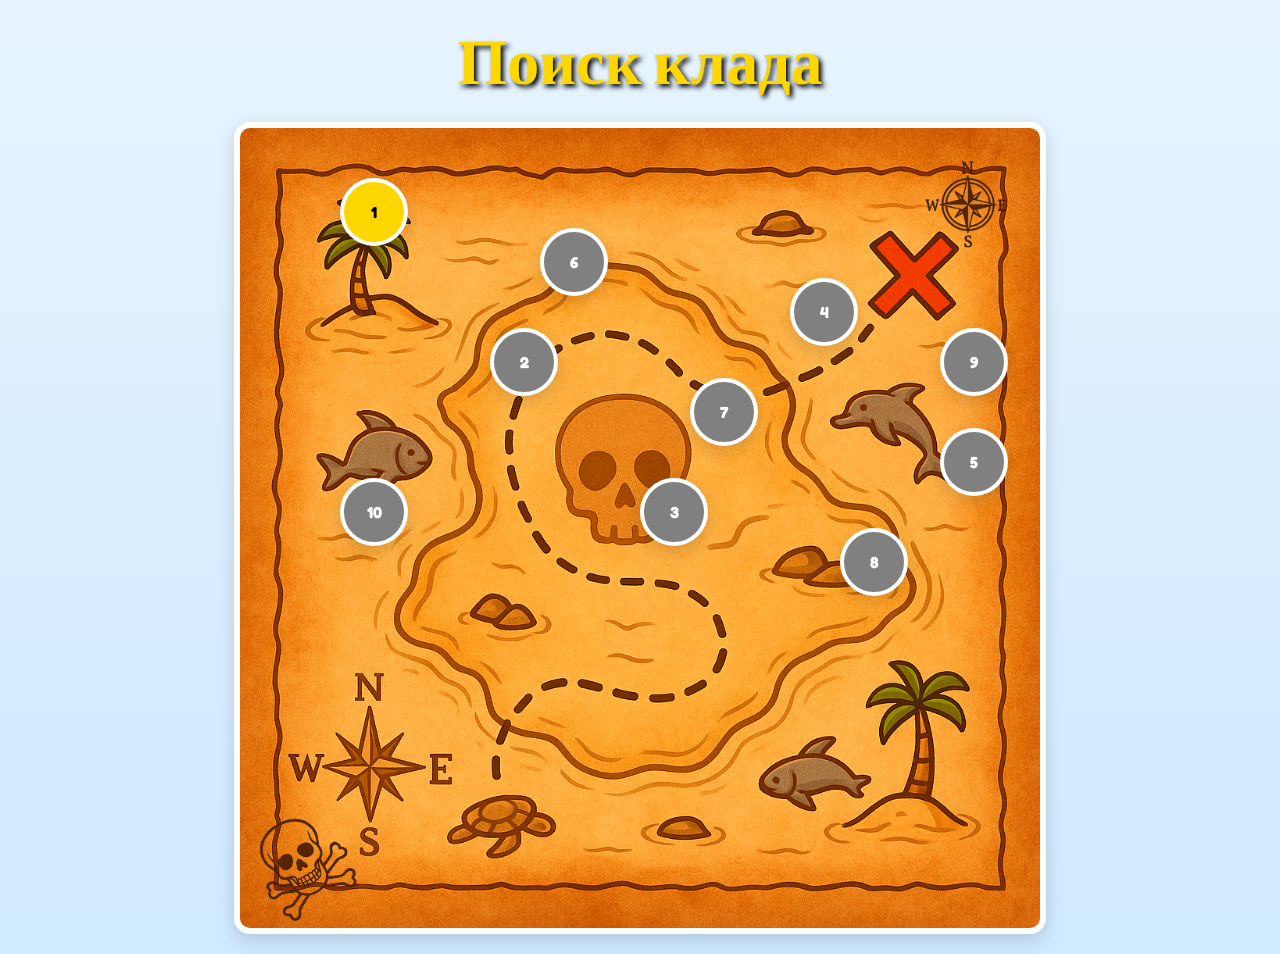
==== index.html @ 25b4a0a2 "Add files via upload" ====
<!DOCTYPE html>
<html lang="ru">
<head>
  <meta charset="UTF-8">
  <title>Поиск клада</title>

  <!-- Подключение пиратского шрифта -->
  <link href="https://fonts.googleapis.com/css2?family=Pirata+One&family=Fredoka:wght@400;600&display=swap" rel="stylesheet">

  <style>
    body {
      margin: 0;
      background: linear-gradient(#e7f4ff, #cfe9ff);
      color: #10324a;
      font-family: "Fredoka", Arial, sans-serif;
      text-align: center;
    }

    h1 {
      font-family: 'Pirata One', cursive;
      font-size: 64px;
      color: gold;
      text-shadow: 3px 3px 5px black;
      margin: 20px 0;
    }

    #map {
      position: relative;
      width: 800px;
      height: 800px;
      margin: 20px auto;
      background: url("images/treasure-map.png") center/cover no-repeat;
      border: 6px solid #fff;
      border-radius: 16px;
      box-shadow: 0 6px 18px rgba(0,0,0,.15);
    }

    .level {
      position: absolute;
      width: 60px;
      height: 60px;
      border-radius: 50%;
      border: 4px solid white;
      display: flex;
      align-items: center;
      justify-content: center;
      font-weight: bold;
      cursor: pointer;
      background: gray;
      color: white;
      transition: transform .2s;
      box-shadow: 0 6px 18px rgba(0,0,0,.15);
    }

    .level.active { background: gold; color: black; }
    .level:hover { transform: scale(1.1); }

    .page { display: none; }
    .silhouette {
      width: 200px;
      margin: 20px auto;
      filter: grayscale(100%) brightness(50%);
    }

    .options img {
      width: 120px;
      margin: 10px;
      cursor: pointer;
      border: 3px solid transparent;
      border-radius: 10px;
      transition: transform 0.2s;
    }
    .options img:hover { border-color: yellow; transform: scale(1.1); }

    .message { font-size: 24px; margin-top: 20px; }
    button {
      padding: 10px 20px;
      font-size: 18px;
      margin-top: 20px;
      cursor: pointer;
      border-radius: 10px;
      border: none;
      background: #ffcc00;
      color: #000;
    }

    canvas {
      border: 3px dashed white;
      border-radius: 15px;
      background: #87CEEB;
      margin-top: 20px;
    }

    /* 🎆 Фейерверк */
    .firework {
      position: absolute;
      width: 5px;
      height: 5px;
      border-radius: 50%;
      background: yellow;
      animation: explode 1s linear infinite;
    }
    @keyframes explode {
      0% { transform: scale(1); opacity: 1; }
      100% { transform: scale(10); opacity: 0; }
    }
  </style>
</head>
<body>
  <h1>Поиск клада</h1>

  <!-- Карта -->
  <div id="map">
    <div class="level active" id="level1" style="top:50px; left:100px;" onclick="openLevel(1)">1</div>
    <div class="level" id="level2" style="top:200px; left:250px;" onclick="openLevel(2)">2</div>
    <div class="level" id="level3" style="top:350px; left:400px;" onclick="openLevel(3)">3</div>
    <div class="level" id="level4" style="top:150px; left:550px;" onclick="openLevel(4)">4</div>
    <div class="level" id="level5" style="top:300px; left:700px;" onclick="openLevel(5)">5</div>
    <div class="level" id="level6" style="top:100px; left:300px;" onclick="openLevel(6)">6</div>
    <div class="level" id="level7" style="top:250px; left:450px;" onclick="openLevel(7)">7</div>
    <div class="level" id="level8" style="top:400px; left:600px;" onclick="openLevel(8)">8</div>
    <div class="level" id="level9" style="top:200px; left:700px;" onclick="openLevel(9)">9</div>
    <div class="level" id="level10" style="top:350px; left:100px;" onclick="openLevel(10)">10</div>
  </div>

  <!-- Экран уровня -->
  <div id="gameScreen" class="page">
    <h2 id="levelTitle"></h2>
    <div id="taskContainer"></div>
    <div id="message" class="message"></div>
    <button id="nextBtn" style="display:none;" onclick="completeLevel()">Дальше</button>
  </div>

  <!-- Финал -->
  <div id="finalScreen" class="page">
    <h2>🎉 Ты нашёл клад! 🎉</h2>
    <img src="images/treasure-chest.png" width="300" alt="Сундук с золотом">
    <p>Поздравляем, отважный исследователь!</p>
    <audio id="victorySound" src="sounds/victory.mp3"></audio>
  </div>

  <script>
    let currentLevel = 1;

    function openLevel(level) {
      if (document.getElementById("level" + level).classList.contains("active")) {
        currentLevel = level;
        document.getElementById("map").style.display = "none";
        document.getElementById("gameScreen").style.display = "block";
        document.getElementById("levelTitle").textContent = "Уровень " + level;
        loadTask(level);
      }
    }

    function loadTask(level) {
      const task = document.getElementById("taskContainer");
      task.innerHTML = "";
      document.getElementById("message").textContent = "";
      document.getElementById("nextBtn").style.display = "none";

      // --- Уровень 1: рыбка ---
      if (level === 1) {
        task.innerHTML = `
          <h3>Кто живёт в море?</h3>
          <img src="images/silhouette-fish.png" class="silhouette">
          <div class="options">
            <img src="images/octopus.png" onclick="checkAnswer(false)">
            <img src="images/fish.png" onclick="checkAnswer(true)">
            <img src="images/starfish.png" onclick="checkAnswer(false)">
          </div>`;
      }

      // --- Уровень 2: дельфин ---
      if (level === 2) {
        task.innerHTML = `
          <h3>Найди дельфина</h3>
          <img src="images/silhouette-dolphin.png" class="silhouette">
          <div class="options">
            <img src="images/turtle.png" onclick="checkAnswer(false)">
            <img src="images/crab.png" onclick="checkAnswer(false)">
            <img src="images/dolphin.png" onclick="checkAnswer(true)">
          </div>`;
      }

      // --- Уровень 3: краб ---
      if (level === 3) {
        task.innerHTML = `
          <h3>Кто прячется на дне?</h3>
          <img src="images/silhouette-crab.png" class="silhouette">
          <div class="options">
            <img src="images/seahorse.png" onclick="checkAnswer(false)">
            <img src="images/crab.png" onclick="checkAnswer(true)">
            <img src="images/fish.png" onclick="checkAnswer(false)">
          </div>`;
      }

      // --- Уровень 4: черепаха ---
      if (level === 4) {
        task.innerHTML = `
          <h3>Найди черепаху</h3>
          <img src="images/silhouette-turtle.png" class="silhouette">
          <div class="options">
            <img src="images/starfish.png" onclick="checkAnswer(false)">
            <img src="images/turtle.png" onclick="checkAnswer(true)">
            <img src="images/octopus.png" onclick="checkAnswer(false)">
          </div>`;
      }

      // --- Уровень 5: секретный ---
      if (level === 5) {
        task.innerHTML = `
          <h3>Секретный уровень! Обведи морского конька</h3>
          <canvas id="drawCanvas" width="400" height="400"></canvas>
          <br>
          <button onclick="checkDrawing()">Проверить</button>
        `;
        const canvas = document.getElementById("drawCanvas");
        const ctx = canvas.getContext("2d");
        let drawing = false;
        let userPath = [];
        const guideImg = new Image();
        guideImg.src = "images/seahorse-outline.png";
        guideImg.onload = () => ctx.drawImage(guideImg, 50, 20, 300, 350);
        canvas.addEventListener("mousedown", () => { drawing = true; userPath = []; });
        canvas.addEventListener("mouseup", () => drawing = false);
        canvas.addEventListener("mousemove", e => {
          if (!drawing) return;
          const rect = canvas.getBoundingClientRect();
          const x = e.clientX - rect.left;
          const y = e.clientY - rect.top;
          userPath.push({x,y});
          ctx.fillStyle = "yellow";
          ctx.beginPath();
          ctx.arc(x, y, 3, 0, Math.PI*2);
          ctx.fill();
        });
        window.checkDrawing = function() {
          if (userPath.length > 80) {
            document.getElementById("message").textContent = "Отлично! Конёк готов!";
            document.getElementById("nextBtn").style.display = "inline-block";
          } else {
            document.getElementById("message").textContent = "Попробуй ещё раз!";
          }
        }
      }

      // --- Уровень 6: морская звезда ---
      if (level === 6) {
        task.innerHTML = `
          <h3>Кто звезда морей?</h3>
          <img src="images/silhouette-starfish.png" class="silhouette">
          <div class="options">
            <img src="images/starfish.png" onclick="checkAnswer(true)">
            <img src="images/fish.png" onclick="checkAnswer(false)">
            <img src="images/dolphin.png" onclick="checkAnswer(false)">
          </div>`;
      }

      // --- Уровень 7: осьминог ---
      if (level === 7) {
        task.innerHTML = `
          <h3>Найди осьминога</h3>
          <img src="images/silhouette-octopus.png" class="silhouette">
          <div class="options">
            <img src="images/octopus.png" onclick="checkAnswer(true)">
            <img src="images/turtle.png" onclick="checkAnswer(false)">
            <img src="images/seahorse.png" onclick="checkAnswer(false)">
          </div>`;
      }

      // --- Уровень 8: рыбка снова ---
      if (level === 8) {
        task.innerHTML = `
          <h3>Кто плавает рядом?</h3>
          <img src="images/silhouette-fish.png" class="silhouette">
          <div class="options">
            <img src="images/fish.png" onclick="checkAnswer(true)">
            <img src="images/crab.png" onclick="checkAnswer(false)">
            <img src="images/starfish.png" onclick="checkAnswer(false)">
          </div>`;
      }

      // --- Уровень 9: морской конёк ---
      if (level === 9) {
        task.innerHTML = `
          <h3>Найди морского конька</h3>
          <img src="images/seahorse-outline.png" class="silhouette">
          <div class="options">
            <img src="images/seahorse.png" onclick="checkAnswer(true)">
            <img src="images/octopus.png" onclick="checkAnswer(false)">
            <img src="images/turtle.png" onclick="checkAnswer(false)">
          </div>`;
      }

      // --- Уровень 10: финал ---
      if (level === 10) {
        document.getElementById("gameScreen").style.display = "none";
        document.getElementById("finalScreen").style.display = "block";
        document.getElementById("victorySound").play();
        launchFireworks();
      }
    }

    function checkAnswer(correct) {
      const msg = document.getElementById("message");
      const nextBtn = document.getElementById("nextBtn");
      if (correct) {
        msg.textContent = "Молодец!";
        nextBtn.style.display = "inline-block";
      } else {
        msg.textContent = "Попробуй ещё раз!";
      }
    }

    function completeLevel() {
      document.getElementById("gameScreen").style.display = "none";
      document.getElementById("map").style.display = "block";
      let nextLevel = currentLevel + 1;
      if (document.getElementById("level" + nextLevel)) {
        document.getElementById("level" + nextLevel).classList.add("active");
      }
    }

    // 🎆 Фейерверк
    function launchFireworks() {
      for (let i = 0; i < 20; i++) {
        let fw = document.createElement("div");
        fw.className = "firework";
        fw.style.left = Math.random() * window.innerWidth + "px";
        fw.style.top = Math.random() * window.innerHeight + "px";
        document.body.appendChild(fw);
        setTimeout(() => fw.remove(), 1000);
      }
      setTimeout(launchFireworks, 1500);
    }
  </script>
</body>
</html>
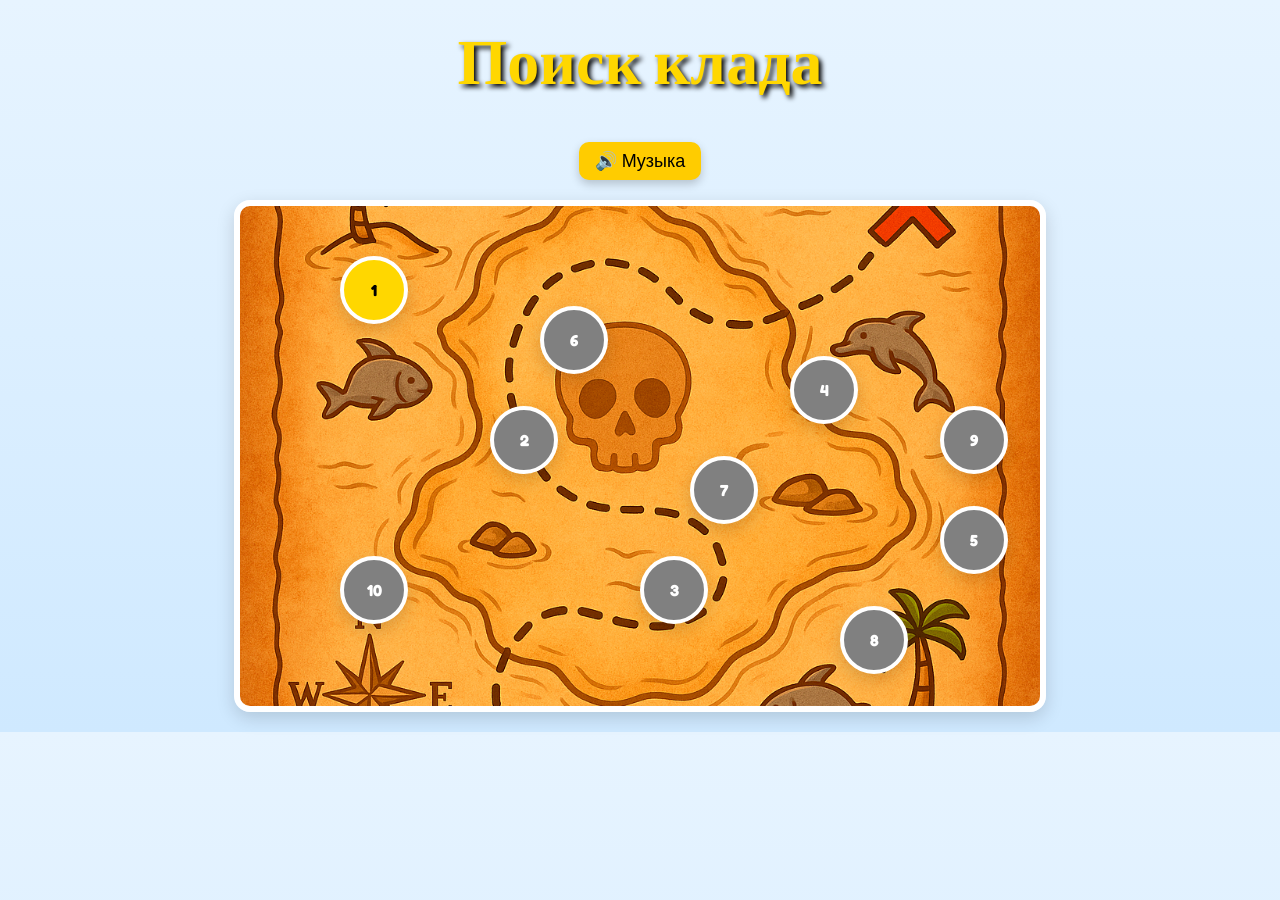
==== commit f4c8c1e0: "Add files via upload" ====
--- a/index.html
+++ b/index.html
@@ -1,338 +1,155 @@
-<!DOCTYPE html>
-<html lang="ru">
-<head>
-  <meta charset="UTF-8">
-  <title>Поиск клада</title>
-
-  <!-- Подключение пиратского шрифта -->
-  <link href="https://fonts.googleapis.com/css2?family=Pirata+One&family=Fredoka:wght@400;600&display=swap" rel="stylesheet">
-
-  <style>
-    body {
-      margin: 0;
-      background: linear-gradient(#e7f4ff, #cfe9ff);
-      color: #10324a;
-      font-family: "Fredoka", Arial, sans-serif;
-      text-align: center;
-    }
-
-    h1 {
-      font-family: 'Pirata One', cursive;
-      font-size: 64px;
-      color: gold;
-      text-shadow: 3px 3px 5px black;
-      margin: 20px 0;
-    }
-
-    #map {
-      position: relative;
-      width: 800px;
-      height: 800px;
-      margin: 20px auto;
-      background: url("images/treasure-map.png") center/cover no-repeat;
-      border: 6px solid #fff;
-      border-radius: 16px;
-      box-shadow: 0 6px 18px rgba(0,0,0,.15);
-    }
-
-    .level {
-      position: absolute;
-      width: 60px;
-      height: 60px;
-      border-radius: 50%;
-      border: 4px solid white;
-      display: flex;
-      align-items: center;
-      justify-content: center;
-      font-weight: bold;
-      cursor: pointer;
-      background: gray;
-      color: white;
-      transition: transform .2s;
-      box-shadow: 0 6px 18px rgba(0,0,0,.15);
-    }
-
-    .level.active { background: gold; color: black; }
-    .level:hover { transform: scale(1.1); }
-
-    .page { display: none; }
-    .silhouette {
-      width: 200px;
-      margin: 20px auto;
-      filter: grayscale(100%) brightness(50%);
-    }
-
-    .options img {
-      width: 120px;
-      margin: 10px;
-      cursor: pointer;
-      border: 3px solid transparent;
-      border-radius: 10px;
-      transition: transform 0.2s;
-    }
-    .options img:hover { border-color: yellow; transform: scale(1.1); }
-
-    .message { font-size: 24px; margin-top: 20px; }
-    button {
-      padding: 10px 20px;
-      font-size: 18px;
-      margin-top: 20px;
-      cursor: pointer;
-      border-radius: 10px;
-      border: none;
-      background: #ffcc00;
-      color: #000;
-    }
-
-    canvas {
-      border: 3px dashed white;
-      border-radius: 15px;
-      background: #87CEEB;
-      margin-top: 20px;
-    }
-
-    /* 🎆 Фейерверк */
-    .firework {
-      position: absolute;
-      width: 5px;
-      height: 5px;
-      border-radius: 50%;
-      background: yellow;
-      animation: explode 1s linear infinite;
-    }
-    @keyframes explode {
-      0% { transform: scale(1); opacity: 1; }
-      100% { transform: scale(10); opacity: 0; }
-    }
-  </style>
-</head>
-<body>
-  <h1>Поиск клада</h1>
-
-  <!-- Карта -->
-  <div id="map">
-    <div class="level active" id="level1" style="top:50px; left:100px;" onclick="openLevel(1)">1</div>
-    <div class="level" id="level2" style="top:200px; left:250px;" onclick="openLevel(2)">2</div>
-    <div class="level" id="level3" style="top:350px; left:400px;" onclick="openLevel(3)">3</div>
-    <div class="level" id="level4" style="top:150px; left:550px;" onclick="openLevel(4)">4</div>
-    <div class="level" id="level5" style="top:300px; left:700px;" onclick="openLevel(5)">5</div>
-    <div class="level" id="level6" style="top:100px; left:300px;" onclick="openLevel(6)">6</div>
-    <div class="level" id="level7" style="top:250px; left:450px;" onclick="openLevel(7)">7</div>
-    <div class="level" id="level8" style="top:400px; left:600px;" onclick="openLevel(8)">8</div>
-    <div class="level" id="level9" style="top:200px; left:700px;" onclick="openLevel(9)">9</div>
-    <div class="level" id="level10" style="top:350px; left:100px;" onclick="openLevel(10)">10</div>
-  </div>
-
-  <!-- Экран уровня -->
-  <div id="gameScreen" class="page">
-    <h2 id="levelTitle"></h2>
-    <div id="taskContainer"></div>
-    <div id="message" class="message"></div>
-    <button id="nextBtn" style="display:none;" onclick="completeLevel()">Дальше</button>
-  </div>
-
-  <!-- Финал -->
-  <div id="finalScreen" class="page">
-    <h2>🎉 Ты нашёл клад! 🎉</h2>
-    <img src="images/treasure-chest.png" width="300" alt="Сундук с золотом">
-    <p>Поздравляем, отважный исследователь!</p>
-    <audio id="victorySound" src="sounds/victory.mp3"></audio>
-  </div>
-
-  <script>
-    let currentLevel = 1;
-
-    function openLevel(level) {
-      if (document.getElementById("level" + level).classList.contains("active")) {
-        currentLevel = level;
-        document.getElementById("map").style.display = "none";
-        document.getElementById("gameScreen").style.display = "block";
-        document.getElementById("levelTitle").textContent = "Уровень " + level;
-        loadTask(level);
-      }
-    }
-
-    function loadTask(level) {
-      const task = document.getElementById("taskContainer");
-      task.innerHTML = "";
-      document.getElementById("message").textContent = "";
-      document.getElementById("nextBtn").style.display = "none";
-
-      // --- Уровень 1: рыбка ---
-      if (level === 1) {
-        task.innerHTML = `
-          <h3>Кто живёт в море?</h3>
-          <img src="images/silhouette-fish.png" class="silhouette">
-          <div class="options">
-            <img src="images/octopus.png" onclick="checkAnswer(false)">
-            <img src="images/fish.png" onclick="checkAnswer(true)">
-            <img src="images/starfish.png" onclick="checkAnswer(false)">
-          </div>`;
-      }
-
-      // --- Уровень 2: дельфин ---
-      if (level === 2) {
-        task.innerHTML = `
-          <h3>Найди дельфина</h3>
-          <img src="images/silhouette-dolphin.png" class="silhouette">
-          <div class="options">
-            <img src="images/turtle.png" onclick="checkAnswer(false)">
-            <img src="images/crab.png" onclick="checkAnswer(false)">
-            <img src="images/dolphin.png" onclick="checkAnswer(true)">
-          </div>`;
-      }
-
-      // --- Уровень 3: краб ---
-      if (level === 3) {
-        task.innerHTML = `
-          <h3>Кто прячется на дне?</h3>
-          <img src="images/silhouette-crab.png" class="silhouette">
-          <div class="options">
-            <img src="images/seahorse.png" onclick="checkAnswer(false)">
-            <img src="images/crab.png" onclick="checkAnswer(true)">
-            <img src="images/fish.png" onclick="checkAnswer(false)">
-          </div>`;
-      }
-
-      // --- Уровень 4: черепаха ---
-      if (level === 4) {
-        task.innerHTML = `
-          <h3>Найди черепаху</h3>
-          <img src="images/silhouette-turtle.png" class="silhouette">
-          <div class="options">
-            <img src="images/starfish.png" onclick="checkAnswer(false)">
-            <img src="images/turtle.png" onclick="checkAnswer(true)">
-            <img src="images/octopus.png" onclick="checkAnswer(false)">
-          </div>`;
-      }
-
-      // --- Уровень 5: секретный ---
-      if (level === 5) {
-        task.innerHTML = `
-          <h3>Секретный уровень! Обведи морского конька</h3>
-          <canvas id="drawCanvas" width="400" height="400"></canvas>
-          <br>
-          <button onclick="checkDrawing()">Проверить</button>
-        `;
-        const canvas = document.getElementById("drawCanvas");
-        const ctx = canvas.getContext("2d");
-        let drawing = false;
-        let userPath = [];
-        const guideImg = new Image();
-        guideImg.src = "images/seahorse-outline.png";
-        guideImg.onload = () => ctx.drawImage(guideImg, 50, 20, 300, 350);
-        canvas.addEventListener("mousedown", () => { drawing = true; userPath = []; });
-        canvas.addEventListener("mouseup", () => drawing = false);
-        canvas.addEventListener("mousemove", e => {
-          if (!drawing) return;
-          const rect = canvas.getBoundingClientRect();
-          const x = e.clientX - rect.left;
-          const y = e.clientY - rect.top;
-          userPath.push({x,y});
-          ctx.fillStyle = "yellow";
-          ctx.beginPath();
-          ctx.arc(x, y, 3, 0, Math.PI*2);
-          ctx.fill();
-        });
-        window.checkDrawing = function() {
-          if (userPath.length > 80) {
-            document.getElementById("message").textContent = "Отлично! Конёк готов!";
-            document.getElementById("nextBtn").style.display = "inline-block";
-          } else {
-            document.getElementById("message").textContent = "Попробуй ещё раз!";
-          }
-        }
-      }
-
-      // --- Уровень 6: морская звезда ---
-      if (level === 6) {
-        task.innerHTML = `
-          <h3>Кто звезда морей?</h3>
-          <img src="images/silhouette-starfish.png" class="silhouette">
-          <div class="options">
-            <img src="images/starfish.png" onclick="checkAnswer(true)">
-            <img src="images/fish.png" onclick="checkAnswer(false)">
-            <img src="images/dolphin.png" onclick="checkAnswer(false)">
-          </div>`;
-      }
-
-      // --- Уровень 7: осьминог ---
-      if (level === 7) {
-        task.innerHTML = `
-          <h3>Найди осьминога</h3>
-          <img src="images/silhouette-octopus.png" class="silhouette">
-          <div class="options">
-            <img src="images/octopus.png" onclick="checkAnswer(true)">
-            <img src="images/turtle.png" onclick="checkAnswer(false)">
-            <img src="images/seahorse.png" onclick="checkAnswer(false)">
-          </div>`;
-      }
-
-      // --- Уровень 8: рыбка снова ---
-      if (level === 8) {
-        task.innerHTML = `
-          <h3>Кто плавает рядом?</h3>
-          <img src="images/silhouette-fish.png" class="silhouette">
-          <div class="options">
-            <img src="images/fish.png" onclick="checkAnswer(true)">
-            <img src="images/crab.png" onclick="checkAnswer(false)">
-            <img src="images/starfish.png" onclick="checkAnswer(false)">
-          </div>`;
-      }
-
-      // --- Уровень 9: морской конёк ---
-      if (level === 9) {
-        task.innerHTML = `
-          <h3>Найди морского конька</h3>
-          <img src="images/seahorse-outline.png" class="silhouette">
-          <div class="options">
-            <img src="images/seahorse.png" onclick="checkAnswer(true)">
-            <img src="images/octopus.png" onclick="checkAnswer(false)">
-            <img src="images/turtle.png" onclick="checkAnswer(false)">
-          </div>`;
-      }
-
-      // --- Уровень 10: финал ---
-      if (level === 10) {
-        document.getElementById("gameScreen").style.display = "none";
-        document.getElementById("finalScreen").style.display = "block";
-        document.getElementById("victorySound").play();
-        launchFireworks();
-      }
-    }
-
-    function checkAnswer(correct) {
-      const msg = document.getElementById("message");
-      const nextBtn = document.getElementById("nextBtn");
-      if (correct) {
-        msg.textContent = "Молодец!";
-        nextBtn.style.display = "inline-block";
-      } else {
-        msg.textContent = "Попробуй ещё раз!";
-      }
-    }
-
-    function completeLevel() {
-      document.getElementById("gameScreen").style.display = "none";
-      document.getElementById("map").style.display = "block";
-      let nextLevel = currentLevel + 1;
-      if (document.getElementById("level" + nextLevel)) {
-        document.getElementById("level" + nextLevel).classList.add("active");
-      }
-    }
-
-    // 🎆 Фейерверк
-    function launchFireworks() {
-      for (let i = 0; i < 20; i++) {
-        let fw = document.createElement("div");
-        fw.className = "firework";
-        fw.style.left = Math.random() * window.innerWidth + "px";
-        fw.style.top = Math.random() * window.innerHeight + "px";
-        document.body.appendChild(fw);
-        setTimeout(() => fw.remove(), 1000);
-      }
-      setTimeout(launchFireworks, 1500);
-    }
-  </script>
-</body>
-</html>
+<!DOCTYPE html>
+<html lang="ru">
+<head>
+  <meta charset="UTF-8">
+  <title>Поиск клада</title>
+  <link href="https://fonts.googleapis.com/css2?family=Pirata+One&family=Fredoka:wght@400;600&display=swap" rel="stylesheet">
+  <style>
+    body { margin: 0; background: linear-gradient(#e7f4ff, #cfe9ff); color: #10324a; font-family: "Fredoka", Arial, sans-serif; text-align: center; }
+    h1 { font-family: 'Pirata One', cursive; font-size: 64px; color: gold; text-shadow: 3px 3px 5px black; margin: 20px 0; }
+    .topbar { margin: 10px; }
+    #musicBtn { padding: 8px 16px; font-size: 18px; border-radius: 10px; border: none; background: #ffcc00; color: #000; cursor: pointer; box-shadow: 0 4px 10px rgba(0,0,0,.2); }
+    #musicBtn:hover { background: #ffdd33; }
+    #map { position: relative; width: 800px; height: 500px; margin: 20px auto; background: url("images/treasure-map.png") center/cover no-repeat;
+           border: 6px solid #fff; border-radius: 16px; box-shadow: 0 6px 18px rgba(0,0,0,.15); }
+    .level { position: absolute; width: 60px; height: 60px; border-radius: 50%; border: 4px solid white; display: flex; align-items: center;
+             justify-content: center; font-weight: bold; cursor: pointer; background: gray; color: white; transition: transform .2s;
+             box-shadow: 0 6px 18px rgba(0,0,0,.15); }
+    .level.active { background: gold; color: black; }
+    .level:hover { transform: scale(1.1); }
+    .page { display: none; }
+    .silhouette { width: 200px; margin: 20px auto; filter: grayscale(100%) brightness(50%); }
+    .options img { width: 120px; margin: 10px; cursor: pointer; border: 3px solid transparent; border-radius: 10px; transition: transform 0.2s; }
+    .options img:hover { border-color: yellow; transform: scale(1.1); }
+    .message { font-size: 24px; margin-top: 20px; }
+    button { padding: 10px 20px; font-size: 18px; margin-top: 20px; cursor: pointer; border-radius: 10px; border: none; background: #ffcc00; color: #000; }
+    canvas { border: 3px dashed white; border-radius: 15px; background: #87CEEB; margin-top: 20px; }
+    .firework { position: absolute; width: 5px; height: 5px; border-radius: 50%; background: yellow; animation: explode 1s linear infinite; }
+    @keyframes explode { 0% { transform: scale(1); opacity: 1; } 100% { transform: scale(10); opacity: 0; } }
+  </style>
+</head>
+<body>
+  <h1>Поиск клада</h1>
+
+  <div class="topbar">
+    <button id="musicBtn" onclick="toggleMusic()">🔊 Музыка</button>
+  </div>
+
+  <!-- Звуки -->
+  <audio id="bgMusic" src="sounds/background.mp3" loop></audio>
+  <audio id="applauseSound" src="sounds/applause.mp3"></audio>
+  <audio id="victorySound" src="sounds/victory.mp3"></audio>
+
+  <!-- Карта -->
+  <div id="map">
+    <div class="level active" id="level1" style="top:50px; left:100px;" onclick="openLevel(1)">1</div>
+    <div class="level" id="level2" style="top:200px; left:250px;" onclick="openLevel(2)">2</div>
+    <div class="level" id="level3" style="top:350px; left:400px;" onclick="openLevel(3)">3</div>
+    <div class="level" id="level4" style="top:150px; left:550px;" onclick="openLevel(4)">4</div>
+    <div class="level" id="level5" style="top:300px; left:700px;" onclick="openLevel(5)">5</div>
+    <div class="level" id="level6" style="top:100px; left:300px;" onclick="openLevel(6)">6</div>
+    <div class="level" id="level7" style="top:250px; left:450px;" onclick="openLevel(7)">7</div>
+    <div class="level" id="level8" style="top:400px; left:600px;" onclick="openLevel(8)">8</div>
+    <div class="level" id="level9" style="top:200px; left:700px;" onclick="openLevel(9)">9</div>
+    <div class="level" id="level10" style="top:350px; left:100px;" onclick="openLevel(10)">10</div>
+  </div>
+
+  <div id="gameScreen" class="page">
+    <h2 id="levelTitle"></h2>
+    <div id="taskContainer"></div>
+    <div id="message" class="message"></div>
+    <button id="nextBtn" style="display:none;" onclick="completeLevel()">Дальше</button>
+  </div>
+
+  <div id="finalScreen" class="page">
+    <h2>🎉 Ты нашёл клад! 🎉</h2>
+    <img src="images/treasure-chest.png" width="300" alt="Сундук с золотом">
+    <p>Поздравляем, отважный исследователь!</p>
+  </div>
+
+  <script>
+    const bgMusic = document.getElementById("bgMusic");
+    const musicBtn = document.getElementById("musicBtn");
+    const applauseSound = document.getElementById("applauseSound");
+    const victorySound = document.getElementById("victorySound");
+
+    // Автостарт музыки
+    window.addEventListener("load", () => {
+      bgMusic.volume = 0.5;
+      bgMusic.play().catch(() => {
+        console.log("Автостарт заблокирован браузером. Включи вручную.");
+      });
+    });
+
+    function toggleMusic() {
+      if (bgMusic.paused) {
+        bgMusic.play();
+        musicBtn.textContent = "🔊 Музыка";
+      } else {
+        bgMusic.pause();
+        musicBtn.textContent = "🔇 Музыка";
+      }
+    }
+
+    let currentLevel = 1;
+    function openLevel(level) {
+      if (document.getElementById("level" + level).classList.contains("active")) {
+        currentLevel = level;
+        document.getElementById("map").style.display = "none";
+        document.getElementById("gameScreen").style.display = "block";
+        document.getElementById("levelTitle").textContent = "Уровень " + level;
+        loadTask(level);
+      }
+    }
+
+    function loadTask(level) {
+      const task = document.getElementById("taskContainer");
+      task.innerHTML = "";
+      document.getElementById("message").textContent = "";
+      document.getElementById("nextBtn").style.display = "none";
+
+      if (level === 1) {
+        task.innerHTML = `<h3>Кто живёт в море?</h3><img src="images/silhouette-fish.png" class="silhouette">
+          <div class="options"><img src="images/octopus.png" onclick="checkAnswer(false)"><img src="images/fish.png" onclick="checkAnswer(true)"><img src="images/starfish.png" onclick="checkAnswer(false)"></div>`;
+      }
+      if (level === 10) {
+        document.getElementById("gameScreen").style.display = "none";
+        document.getElementById("finalScreen").style.display = "block";
+        victorySound.play();
+        launchFireworks();
+      }
+    }
+
+    function checkAnswer(correct) {
+      const msg = document.getElementById("message");
+      const nextBtn = document.getElementById("nextBtn");
+      if (correct) {
+        msg.textContent = "Молодец!";
+        nextBtn.style.display = "inline-block";
+        applauseSound.play();
+      } else {
+        msg.textContent = "Попробуй ещё раз!";
+      }
+    }
+
+    function completeLevel() {
+      document.getElementById("gameScreen").style.display = "none";
+      document.getElementById("map").style.display = "block";
+      let nextLevel = currentLevel + 1;
+      if (document.getElementById("level" + nextLevel)) {
+        document.getElementById("level" + nextLevel).classList.add("active");
+      }
+    }
+
+    function launchFireworks() {
+      for (let i = 0; i < 20; i++) {
+        let fw = document.createElement("div"); fw.className = "firework";
+        fw.style.left = Math.random() * window.innerWidth + "px";
+        fw.style.top = Math.random() * window.innerHeight + "px";
+        document.body.appendChild(fw); setTimeout(() => fw.remove(), 1000);
+      }
+      setTimeout(launchFireworks, 1500);
+    }
+  </script>
+</body>
+</html>
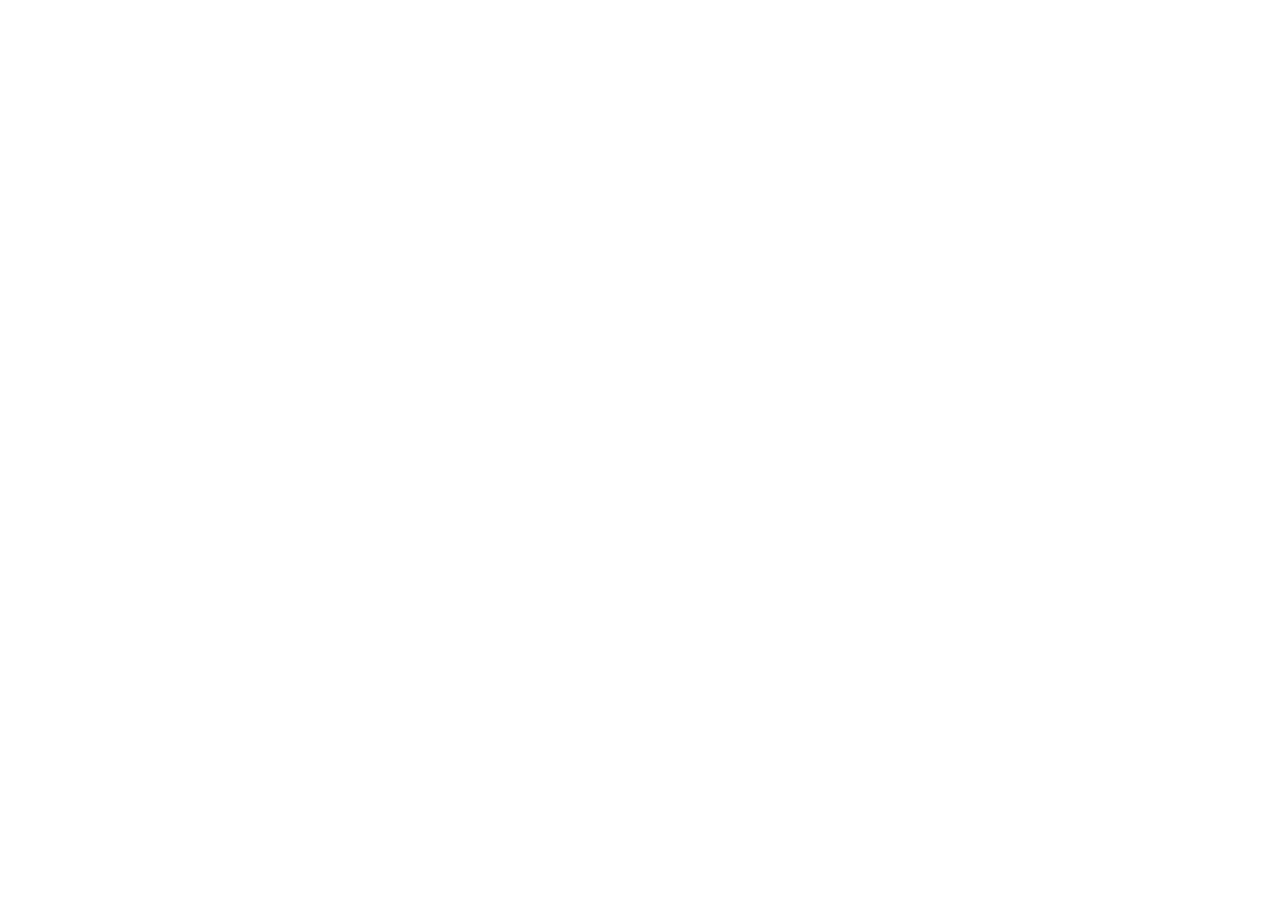
==== commit 14513468: "index.html" ====
--- a/index.html
+++ b/index.html
@@ -10,146 +10,23 @@
     .topbar { margin: 10px; }
     #musicBtn { padding: 8px 16px; font-size: 18px; border-radius: 10px; border: none; background: #ffcc00; color: #000; cursor: pointer; box-shadow: 0 4px 10px rgba(0,0,0,.2); }
     #musicBtn:hover { background: #ffdd33; }
-    #map { position: relative; width: 800px; height: 500px; margin: 20px auto; background: url("images/treasure-map.png") center/cover no-repeat;
+
+    #map { position: relative; width: 800px; height: 500px; margin: 20px auto; 
+           background: url("images/treasure-map.png") center/cover no-repeat;
            border: 6px solid #fff; border-radius: 16px; box-shadow: 0 6px 18px rgba(0,0,0,.15); }
     .level { position: absolute; width: 60px; height: 60px; border-radius: 50%; border: 4px solid white; display: flex; align-items: center;
              justify-content: center; font-weight: bold; cursor: pointer; background: gray; color: white; transition: transform .2s;
              box-shadow: 0 6px 18px rgba(0,0,0,.15); }
     .level.active { background: gold; color: black; }
     .level:hover { transform: scale(1.1); }
+
     .page { display: none; }
     .silhouette { width: 200px; margin: 20px auto; filter: grayscale(100%) brightness(50%); }
     .options img { width: 120px; margin: 10px; cursor: pointer; border: 3px solid transparent; border-radius: 10px; transition: transform 0.2s; }
     .options img:hover { border-color: yellow; transform: scale(1.1); }
+
     .message { font-size: 24px; margin-top: 20px; }
     button { padding: 10px 20px; font-size: 18px; margin-top: 20px; cursor: pointer; border-radius: 10px; border: none; background: #ffcc00; color: #000; }
     canvas { border: 3px dashed white; border-radius: 15px; background: #87CEEB; margin-top: 20px; }
-    .firework { position: absolute; width: 5px; height: 5px; border-radius: 50%; background: yellow; animation: explode 1s linear infinite; }
-    @keyframes explode { 0% { transform: scale(1); opacity: 1; } 100% { transform: scale(10); opacity: 0; } }
-  </style>
-</head>
-<body>
-  <h1>Поиск клада</h1>
 
-  <div class="topbar">
-    <button id="musicBtn" onclick="toggleMusic()">🔊 Музыка</button>
-  </div>
-
-  <!-- Звуки -->
-  <audio id="bgMusic" src="sounds/background.mp3" loop></audio>
-  <audio id="applauseSound" src="sounds/applause.mp3"></audio>
-  <audio id="victorySound" src="sounds/victory.mp3"></audio>
-
-  <!-- Карта -->
-  <div id="map">
-    <div class="level active" id="level1" style="top:50px; left:100px;" onclick="openLevel(1)">1</div>
-    <div class="level" id="level2" style="top:200px; left:250px;" onclick="openLevel(2)">2</div>
-    <div class="level" id="level3" style="top:350px; left:400px;" onclick="openLevel(3)">3</div>
-    <div class="level" id="level4" style="top:150px; left:550px;" onclick="openLevel(4)">4</div>
-    <div class="level" id="level5" style="top:300px; left:700px;" onclick="openLevel(5)">5</div>
-    <div class="level" id="level6" style="top:100px; left:300px;" onclick="openLevel(6)">6</div>
-    <div class="level" id="level7" style="top:250px; left:450px;" onclick="openLevel(7)">7</div>
-    <div class="level" id="level8" style="top:400px; left:600px;" onclick="openLevel(8)">8</div>
-    <div class="level" id="level9" style="top:200px; left:700px;" onclick="openLevel(9)">9</div>
-    <div class="level" id="level10" style="top:350px; left:100px;" onclick="openLevel(10)">10</div>
-  </div>
-
-  <div id="gameScreen" class="page">
-    <h2 id="levelTitle"></h2>
-    <div id="taskContainer"></div>
-    <div id="message" class="message"></div>
-    <button id="nextBtn" style="display:none;" onclick="completeLevel()">Дальше</button>
-  </div>
-
-  <div id="finalScreen" class="page">
-    <h2>🎉 Ты нашёл клад! 🎉</h2>
-    <img src="images/treasure-chest.png" width="300" alt="Сундук с золотом">
-    <p>Поздравляем, отважный исследователь!</p>
-  </div>
-
-  <script>
-    const bgMusic = document.getElementById("bgMusic");
-    const musicBtn = document.getElementById("musicBtn");
-    const applauseSound = document.getElementById("applauseSound");
-    const victorySound = document.getElementById("victorySound");
-
-    // Автостарт музыки
-    window.addEventListener("load", () => {
-      bgMusic.volume = 0.5;
-      bgMusic.play().catch(() => {
-        console.log("Автостарт заблокирован браузером. Включи вручную.");
-      });
-    });
-
-    function toggleMusic() {
-      if (bgMusic.paused) {
-        bgMusic.play();
-        musicBtn.textContent = "🔊 Музыка";
-      } else {
-        bgMusic.pause();
-        musicBtn.textContent = "🔇 Музыка";
-      }
-    }
-
-    let currentLevel = 1;
-    function openLevel(level) {
-      if (document.getElementById("level" + level).classList.contains("active")) {
-        currentLevel = level;
-        document.getElementById("map").style.display = "none";
-        document.getElementById("gameScreen").style.display = "block";
-        document.getElementById("levelTitle").textContent = "Уровень " + level;
-        loadTask(level);
-      }
-    }
-
-    function loadTask(level) {
-      const task = document.getElementById("taskContainer");
-      task.innerHTML = "";
-      document.getElementById("message").textContent = "";
-      document.getElementById("nextBtn").style.display = "none";
-
-      if (level === 1) {
-        task.innerHTML = `<h3>Кто живёт в море?</h3><img src="images/silhouette-fish.png" class="silhouette">
-          <div class="options"><img src="images/octopus.png" onclick="checkAnswer(false)"><img src="images/fish.png" onclick="checkAnswer(true)"><img src="images/starfish.png" onclick="checkAnswer(false)"></div>`;
-      }
-      if (level === 10) {
-        document.getElementById("gameScreen").style.display = "none";
-        document.getElementById("finalScreen").style.display = "block";
-        victorySound.play();
-        launchFireworks();
-      }
-    }
-
-    function checkAnswer(correct) {
-      const msg = document.getElementById("message");
-      const nextBtn = document.getElementById("nextBtn");
-      if (correct) {
-        msg.textContent = "Молодец!";
-        nextBtn.style.display = "inline-block";
-        applauseSound.play();
-      } else {
-        msg.textContent = "Попробуй ещё раз!";
-      }
-    }
-
-    function completeLevel() {
-      document.getElementById("gameScreen").style.display = "none";
-      document.getElementById("map").style.display = "block";
-      let nextLevel = currentLevel + 1;
-      if (document.getElementById("level" + nextLevel)) {
-        document.getElementById("level" + nextLevel).classList.add("active");
-      }
-    }
-
-    function launchFireworks() {
-      for (let i = 0; i < 20; i++) {
-        let fw = document.createElement("div"); fw.className = "firework";
-        fw.style.left = Math.random() * window.innerWidth + "px";
-        fw.style.top = Math.random() * window.innerHeight + "px";
-        document.body.appendChild(fw); setTimeout(() => fw.remove(), 1000);
-      }
-      setTimeout(launchFireworks, 1500);
-    }
-  </script>
-</body>
-</html>
+    .firework { position: absolute; width: 5px; height: 5px; border-radius: 50%; background: yellow; animation: explode
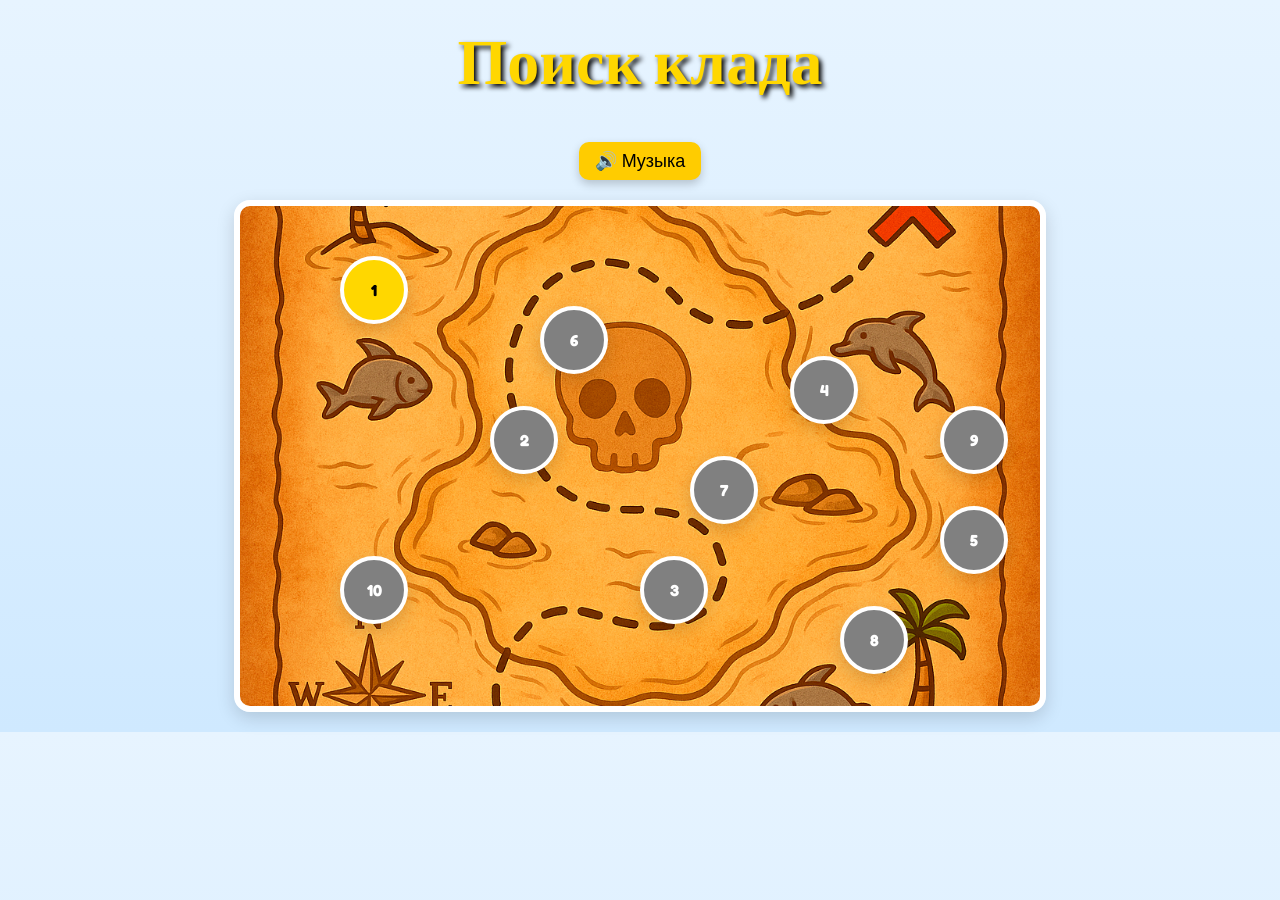
==== commit 32a7d695: "Add files via upload" ====
--- a/index.html
+++ b/index.html
@@ -10,7 +10,6 @@
     .topbar { margin: 10px; }
     #musicBtn { padding: 8px 16px; font-size: 18px; border-radius: 10px; border: none; background: #ffcc00; color: #000; cursor: pointer; box-shadow: 0 4px 10px rgba(0,0,0,.2); }
     #musicBtn:hover { background: #ffdd33; }
-
     #map { position: relative; width: 800px; height: 500px; margin: 20px auto; 
            background: url("images/treasure-map.png") center/cover no-repeat;
            border: 6px solid #fff; border-radius: 16px; box-shadow: 0 6px 18px rgba(0,0,0,.15); }
@@ -19,14 +18,130 @@
              box-shadow: 0 6px 18px rgba(0,0,0,.15); }
     .level.active { background: gold; color: black; }
     .level:hover { transform: scale(1.1); }
-
     .page { display: none; }
     .silhouette { width: 200px; margin: 20px auto; filter: grayscale(100%) brightness(50%); }
     .options img { width: 120px; margin: 10px; cursor: pointer; border: 3px solid transparent; border-radius: 10px; transition: transform 0.2s; }
     .options img:hover { border-color: yellow; transform: scale(1.1); }
-
     .message { font-size: 24px; margin-top: 20px; }
     button { padding: 10px 20px; font-size: 18px; margin-top: 20px; cursor: pointer; border-radius: 10px; border: none; background: #ffcc00; color: #000; }
     canvas { border: 3px dashed white; border-radius: 15px; background: #87CEEB; margin-top: 20px; }
+    .firework { position: absolute; width: 5px; height: 5px; border-radius: 50%; background: yellow; animation: explode 1s linear infinite; }
+    @keyframes explode { 0% { transform: scale(1); opacity: 1; } 100% { transform: scale(10); opacity: 0; } }
+  </style>
+</head>
+<body>
+  <h1>Поиск клада</h1>
 
-    .firework { position: absolute; width: 5px; height: 5px; border-radius: 50%; background: yellow; animation: explode
+  <div class="topbar">
+    <button id="musicBtn" onclick="toggleMusic()">🔊 Музыка</button>
+  </div>
+
+  <!-- Звуки -->
+  <audio id="bgMusic" src="sounds/background.mp3" loop></audio>
+  <audio id="applauseSound" src="sounds/applause.mp3"></audio>
+  <audio id="victorySound" src="sounds/victory.mp3"></audio>
+
+  <!-- Карта -->
+  <div id="map">
+    <div class="level active" id="level1" style="top:50px; left:100px;" onclick="openLevel(1)">1</div>
+    <div class="level" id="level2" style="top:200px; left:250px;" onclick="openLevel(2)">2</div>
+    <div class="level" id="level3" style="top:350px; left:400px;" onclick="openLevel(3)">3</div>
+    <div class="level" id="level4" style="top:150px; left:550px;" onclick="openLevel(4)">4</div>
+    <div class="level" id="level5" style="top:300px; left:700px;" onclick="openLevel(5)">5</div>
+    <div class="level" id="level6" style="top:100px; left:300px;" onclick="openLevel(6)">6</div>
+    <div class="level" id="level7" style="top:250px; left:450px;" onclick="openLevel(7)">7</div>
+    <div class="level" id="level8" style="top:400px; left:600px;" onclick="openLevel(8)">8</div>
+    <div class="level" id="level9" style="top:200px; left:700px;" onclick="openLevel(9)">9</div>
+    <div class="level" id="level10" style="top:350px; left:100px;" onclick="openLevel(10)">10</div>
+  </div>
+
+  <div id="gameScreen" class="page">
+    <h2 id="levelTitle"></h2>
+    <div id="taskContainer"></div>
+    <div id="message" class="message"></div>
+    <button id="nextBtn" style="display:none;" onclick="completeLevel()">Дальше</button>
+  </div>
+
+  <div id="finalScreen" class="page">
+    <h2>🎉 Ты нашёл клад! 🎉</h2>
+    <img src="images/treasure-chest.png" width="300" alt="Сундук с золотом">
+    <p>Поздравляем, отважный исследователь!</p>
+  </div>
+
+  <script>
+    const bgMusic = document.getElementById("bgMusic");
+    const musicBtn = document.getElementById("musicBtn");
+    const applauseSound = document.getElementById("applauseSound");
+    const victorySound = document.getElementById("victorySound");
+
+    window.addEventListener("load", () => {
+      bgMusic.volume = 0.5;
+      bgMusic.play().catch(() => { console.log("Автостарт заблокирован. Включи музыку вручную."); });
+    });
+
+    function toggleMusic() {
+      if (bgMusic.paused) { bgMusic.play(); musicBtn.textContent = "🔊 Музыка"; }
+      else { bgMusic.pause(); musicBtn.textContent = "🔇 Музыка"; }
+    }
+
+    let currentLevel = 1;
+    function openLevel(level) {
+      if (document.getElementById("level" + level).classList.contains("active")) {
+        currentLevel = level;
+        document.getElementById("map").style.display = "none";
+        document.getElementById("gameScreen").style.display = "block";
+        document.getElementById("levelTitle").textContent = "Уровень " + level;
+        loadTask(level);
+      }
+    }
+
+    function loadTask(level) {
+      const task = document.getElementById("taskContainer");
+      task.innerHTML = "";
+      document.getElementById("message").textContent = "";
+      document.getElementById("nextBtn").style.display = "none";
+
+      if (level === 1) { task.innerHTML = `<h3>Кто живёт в море?</h3><img src="images/silhouette-fish.png" class="silhouette"><div class="options"><img src="images/octopus.png" onclick="checkAnswer(false)"><img src="images/fish.png" onclick="checkAnswer(true)"><img src="images/starfish.png" onclick="checkAnswer(false)"></div>`; }
+      if (level === 2) { task.innerHTML = `<h3>Найди дельфина</h3><img src="images/silhouette-dolphin.png" class="silhouette"><div class="options"><img src="images/turtle.png" onclick="checkAnswer(false)"><img src="images/crab.png" onclick="checkAnswer(false)"><img src="images/dolphin.png" onclick="checkAnswer(true)"></div>`; }
+      if (level === 3) { task.innerHTML = `<h3>Кто прячется на дне?</h3><img src="images/silhouette-crab.png" class="silhouette"><div class="options"><img src="images/seahorse.png" onclick="checkAnswer(false)"><img src="images/crab.png" onclick="checkAnswer(true)"><img src="images/fish.png" onclick="checkAnswer(false)"></div>`; }
+      if (level === 4) { task.innerHTML = `<h3>Найди черепаху</h3><img src="images/silhouette-turtle.png" class="silhouette"><div class="options"><img src="images/starfish.png" onclick="checkAnswer(false)"><img src="images/turtle.png" onclick="checkAnswer(true)"><img src="images/octopus.png" onclick="checkAnswer(false)"></div>`; }
+      if (level === 5) { task.innerHTML = `<h3>Секретный уровень! Обведи морского конька</h3><canvas id="drawCanvas" width="400" height="400"></canvas><br><button onclick="checkDrawing()">Проверить</button>`;
+        const canvas = document.getElementById("drawCanvas"); const ctx = canvas.getContext("2d"); let drawing = false; let userPath = [];
+        const guideImg = new Image(); guideImg.src = "images/seahorse-outline.png"; guideImg.onload = () => ctx.drawImage(guideImg, 50, 20, 300, 350);
+        canvas.addEventListener("mousedown", () => { drawing = true; userPath = []; });
+        canvas.addEventListener("mouseup", () => drawing = false);
+        canvas.addEventListener("mousemove", e => { if (!drawing) return; const rect = canvas.getBoundingClientRect(); const x = e.clientX - rect.left; const y = e.clientY - rect.top; userPath.push({x,y}); ctx.fillStyle = "yellow"; ctx.beginPath(); ctx.arc(x, y, 3, 0, Math.PI*2); ctx.fill(); });
+        window.checkDrawing = function() { if (userPath.length > 80) { document.getElementById("message").textContent = "Отлично! Конёк готов!"; document.getElementById("nextBtn").style.display = "inline-block"; } else { document.getElementById("message").textContent = "Попробуй ещё раз!"; } }
+      }
+      if (level === 6) { task.innerHTML = `<h3>Кто звезда морей?</h3><img src="images/silhouette-starfish.png" class="silhouette"><div class="options"><img src="images/starfish.png" onclick="checkAnswer(true)"><img src="images/fish.png" onclick="checkAnswer(false)"><img src="images/dolphin.png" onclick="checkAnswer(false)"></div>`; }
+      if (level === 7) { task.innerHTML = `<h3>Найди осьминога</h3><img src="images/silhouette-octopus.png" class="silhouette"><div class="options"><img src="images/octopus.png" onclick="checkAnswer(true)"><img src="images/turtle.png" onclick="checkAnswer(false)"><img src="images/seahorse.png" onclick="checkAnswer(false)"></div>`; }
+      if (level === 8) { task.innerHTML = `<h3>Кто плавает рядом?</h3><img src="images/silhouette-fish.png" class="silhouette"><div class="options"><img src="images/fish.png" onclick="checkAnswer(true)"><img src="images/crab.png" onclick="checkAnswer(false)"><img src="images/starfish.png" onclick="checkAnswer(false)"></div>`; }
+      if (level === 9) { task.innerHTML = `<h3>Найди морского конька</h3><img src="images/seahorse-outline.png" class="silhouette"><div class="options"><img src="images/seahorse.png" onclick="checkAnswer(true)"><img src="images/octopus.png" onclick="checkAnswer(false)"><img src="images/turtle.png" onclick="checkAnswer(false)"></div>`; }
+      if (level === 10) { document.getElementById("gameScreen").style.display = "none"; document.getElementById("finalScreen").style.display = "block"; victorySound.play(); launchFireworks(); }
+    }
+
+    function checkAnswer(correct) {
+      const msg = document.getElementById("message");
+      const nextBtn = document.getElementById("nextBtn");
+      if (correct) { msg.textContent = "Молодец!"; nextBtn.style.display = "inline-block"; applauseSound.play(); }
+      else { msg.textContent = "Попробуй ещё раз!"; }
+    }
+
+    function completeLevel() {
+      document.getElementById("gameScreen").style.display = "none"; document.getElementById("map").style.display = "block";
+      let nextLevel = currentLevel + 1;
+      if (document.getElementById("level" + nextLevel)) document.getElementById("level" + nextLevel).classList.add("active");
+    }
+
+    function launchFireworks() {
+      for (let i = 0; i < 20; i++) {
+        let fw = document.createElement("div"); fw.className = "firework";
+        fw.style.left = Math.random() * window.innerWidth + "px";
+        fw.style.top = Math.random() * window.innerHeight + "px";
+        document.body.appendChild(fw); setTimeout(() => fw.remove(), 1000);
+      }
+      setTimeout(launchFireworks, 1500);
+    }
+  </script>
+</body>
+</html>
